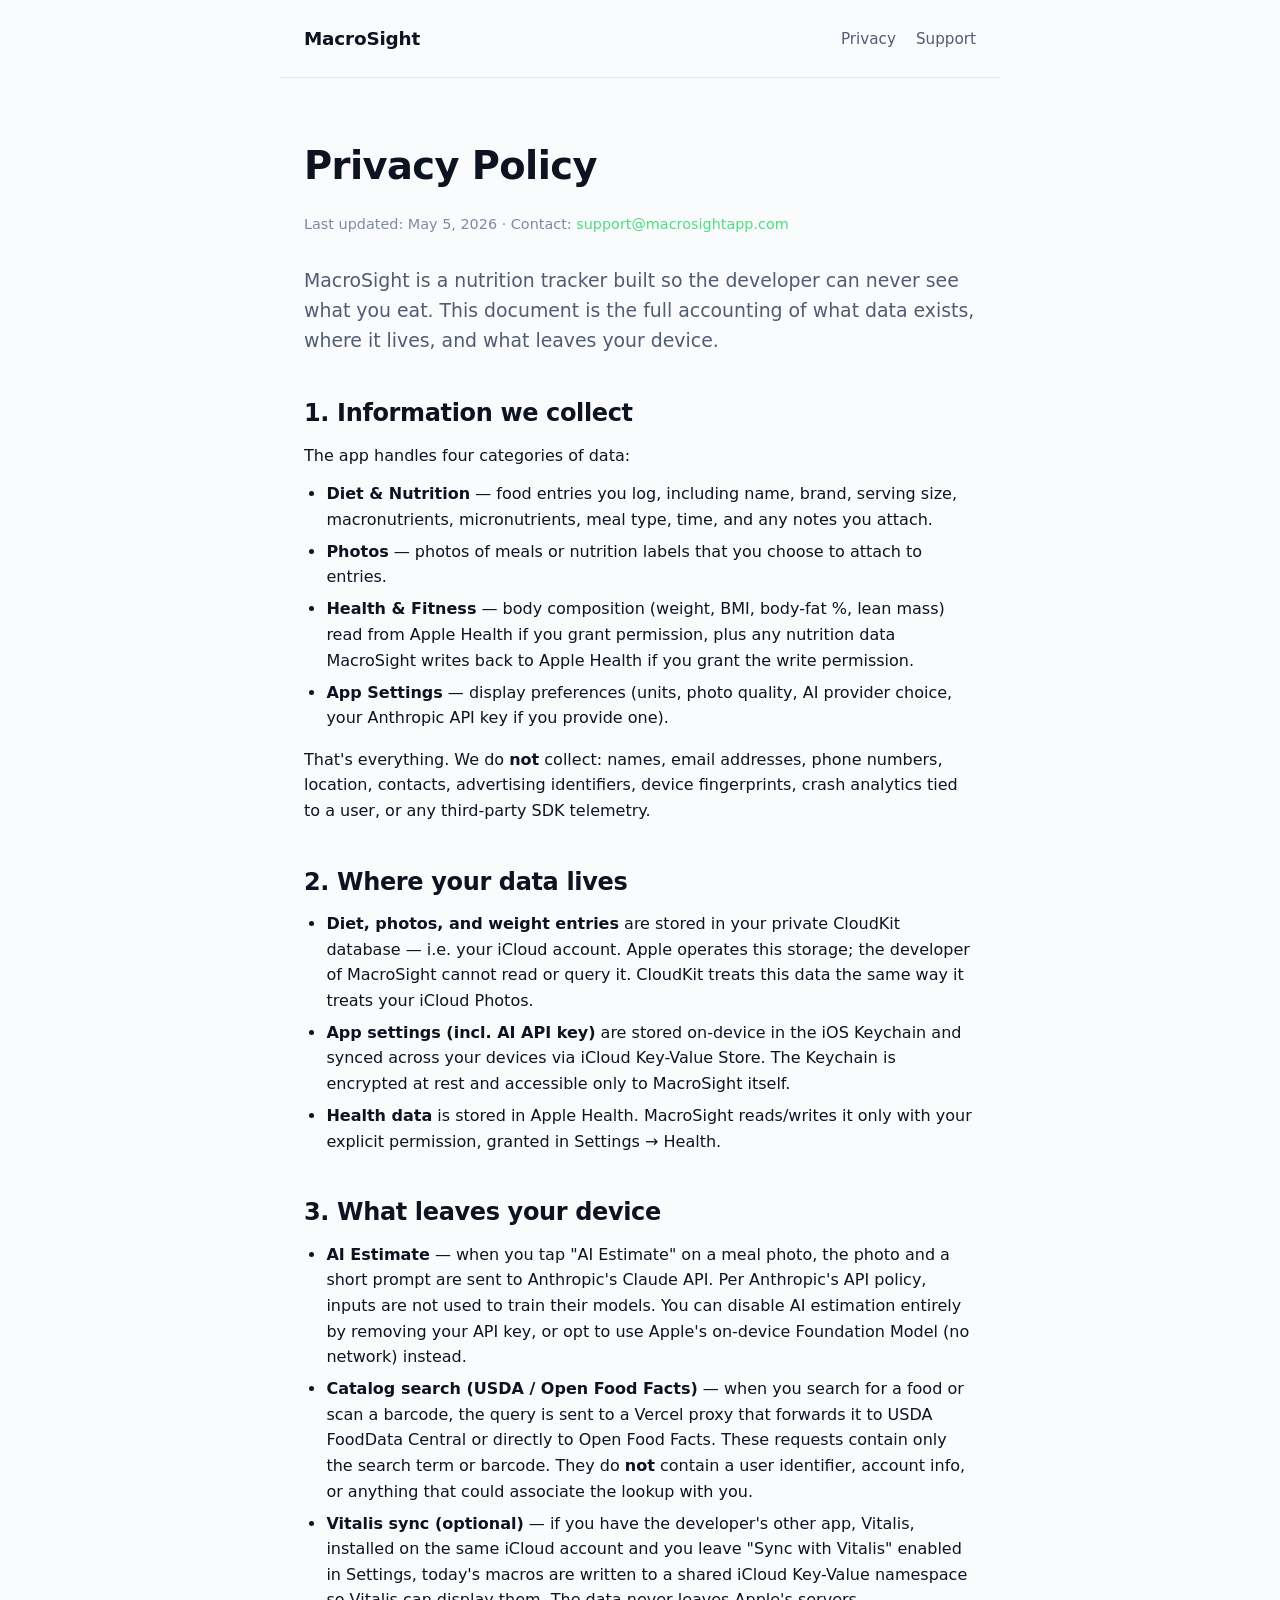
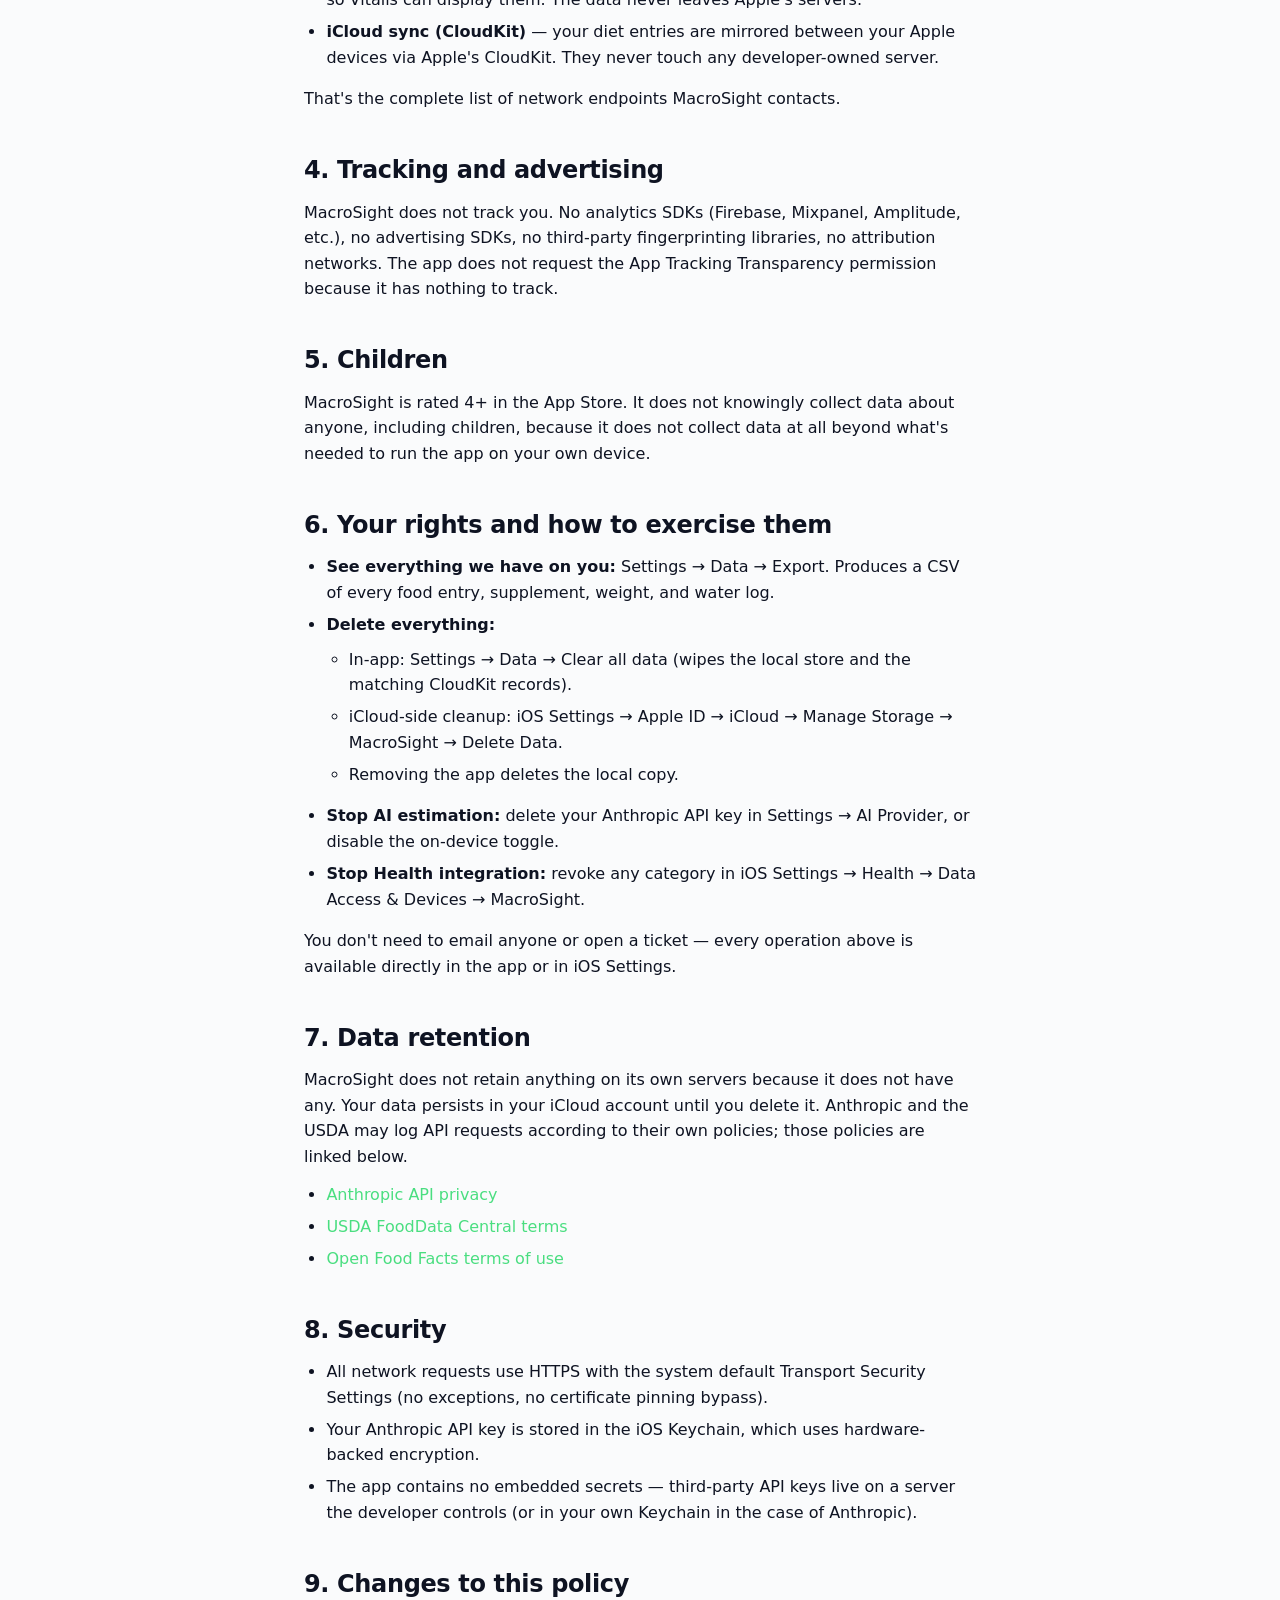
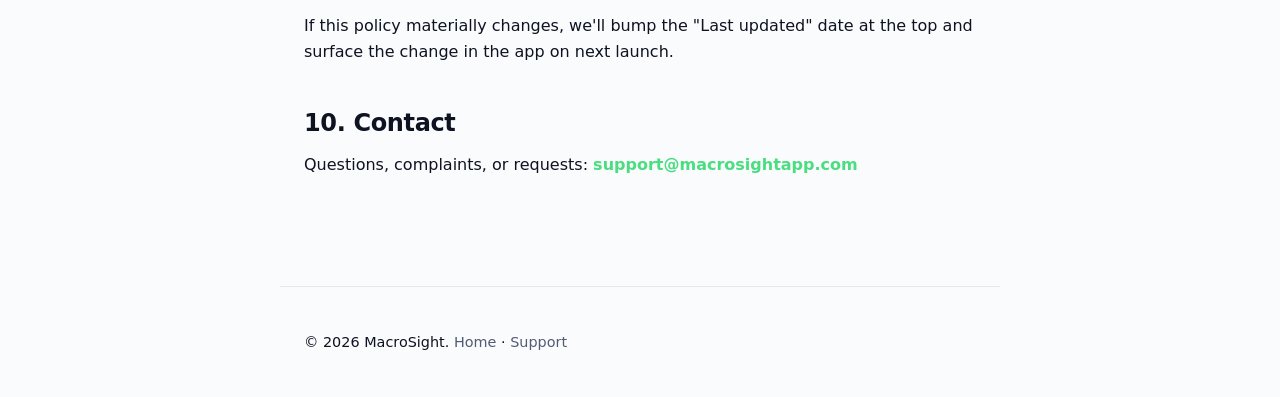
==== privacy.html @ 70b59ec5 "Initial site: landing, privacy policy, support FAQ Co-Authored-By: Claude Opus 4.7 <noreply@anthropi" ====
<!DOCTYPE html>
<html lang="en">
<head>
  <meta charset="utf-8">
  <meta name="viewport" content="width=device-width, initial-scale=1">
  <title>Privacy Policy — MacroSight</title>
  <meta name="description" content="MacroSight's full privacy policy. What we collect (almost nothing), where it lives (your iCloud), and what leaves your device.">
  <link rel="canonical" href="https://macrosightapp.github.io/privacy.html">
  <link rel="stylesheet" href="style.css">
  <meta name="theme-color" content="#0a0e1a">
</head>
<body>
  <header class="site">
    <a href="/" class="brand">MacroSight</a>
    <nav>
      <a href="/privacy.html" aria-current="page">Privacy</a>
      <a href="/support.html">Support</a>
    </nav>
  </header>

  <main>
    <h1>Privacy Policy</h1>
    <p class="meta">Last updated: May 5, 2026 · Contact: <a href="mailto:support@macrosightapp.com">support@macrosightapp.com</a></p>

    <p class="lede">MacroSight is a nutrition tracker built so the developer can never see what you eat. This document is the full accounting of what data exists, where it lives, and what leaves your device.</p>

    <h2>1. Information we collect</h2>
    <p>The app handles four categories of data:</p>
    <ul>
      <li><strong>Diet &amp; Nutrition</strong> — food entries you log, including name, brand, serving size, macronutrients, micronutrients, meal type, time, and any notes you attach.</li>
      <li><strong>Photos</strong> — photos of meals or nutrition labels that you choose to attach to entries.</li>
      <li><strong>Health &amp; Fitness</strong> — body composition (weight, BMI, body-fat %, lean mass) read from Apple Health if you grant permission, plus any nutrition data MacroSight writes back to Apple Health if you grant the write permission.</li>
      <li><strong>App Settings</strong> — display preferences (units, photo quality, AI provider choice, your Anthropic API key if you provide one).</li>
    </ul>
    <p>That's everything. We do <strong>not</strong> collect: names, email addresses, phone numbers, location, contacts, advertising identifiers, device fingerprints, crash analytics tied to a user, or any third-party SDK telemetry.</p>

    <h2>2. Where your data lives</h2>
    <ul>
      <li><strong>Diet, photos, and weight entries</strong> are stored in your private CloudKit database — i.e. your iCloud account. Apple operates this storage; the developer of MacroSight cannot read or query it. CloudKit treats this data the same way it treats your iCloud Photos.</li>
      <li><strong>App settings (incl. AI API key)</strong> are stored on-device in the iOS Keychain and synced across your devices via iCloud Key-Value Store. The Keychain is encrypted at rest and accessible only to MacroSight itself.</li>
      <li><strong>Health data</strong> is stored in Apple Health. MacroSight reads/writes it only with your explicit permission, granted in Settings → Health.</li>
    </ul>

    <h2>3. What leaves your device</h2>
    <ul>
      <li><strong>AI Estimate</strong> — when you tap "AI Estimate" on a meal photo, the photo and a short prompt are sent to Anthropic's Claude API. Per Anthropic's API policy, inputs are not used to train their models. You can disable AI estimation entirely by removing your API key, or opt to use Apple's on-device Foundation Model (no network) instead.</li>
      <li><strong>Catalog search (USDA / Open Food Facts)</strong> — when you search for a food or scan a barcode, the query is sent to a Vercel proxy that forwards it to USDA FoodData Central or directly to Open Food Facts. These requests contain only the search term or barcode. They do <strong>not</strong> contain a user identifier, account info, or anything that could associate the lookup with you.</li>
      <li><strong>Vitalis sync (optional)</strong> — if you have the developer's other app, Vitalis, installed on the same iCloud account and you leave "Sync with Vitalis" enabled in Settings, today's macros are written to a shared iCloud Key-Value namespace so Vitalis can display them. The data never leaves Apple's servers.</li>
      <li><strong>iCloud sync (CloudKit)</strong> — your diet entries are mirrored between your Apple devices via Apple's CloudKit. They never touch any developer-owned server.</li>
    </ul>
    <p>That's the complete list of network endpoints MacroSight contacts.</p>

    <h2>4. Tracking and advertising</h2>
    <p>MacroSight does not track you. No analytics SDKs (Firebase, Mixpanel, Amplitude, etc.), no advertising SDKs, no third-party fingerprinting libraries, no attribution networks. The app does not request the App Tracking Transparency permission because it has nothing to track.</p>

    <h2>5. Children</h2>
    <p>MacroSight is rated 4+ in the App Store. It does not knowingly collect data about anyone, including children, because it does not collect data at all beyond what's needed to run the app on your own device.</p>

    <h2>6. Your rights and how to exercise them</h2>
    <ul>
      <li><strong>See everything we have on you:</strong> Settings → Data → Export. Produces a CSV of every food entry, supplement, weight, and water log.</li>
      <li><strong>Delete everything:</strong>
        <ul>
          <li>In-app: Settings → Data → Clear all data (wipes the local store and the matching CloudKit records).</li>
          <li>iCloud-side cleanup: iOS Settings → Apple ID → iCloud → Manage Storage → MacroSight → Delete Data.</li>
          <li>Removing the app deletes the local copy.</li>
        </ul>
      </li>
      <li><strong>Stop AI estimation:</strong> delete your Anthropic API key in Settings → AI Provider, or disable the on-device toggle.</li>
      <li><strong>Stop Health integration:</strong> revoke any category in iOS Settings → Health → Data Access &amp; Devices → MacroSight.</li>
    </ul>
    <p>You don't need to email anyone or open a ticket — every operation above is available directly in the app or in iOS Settings.</p>

    <h2>7. Data retention</h2>
    <p>MacroSight does not retain anything on its own servers because it does not have any. Your data persists in your iCloud account until you delete it. Anthropic and the USDA may log API requests according to their own policies; those policies are linked below.</p>
    <ul>
      <li><a href="https://www.anthropic.com/legal/privacy">Anthropic API privacy</a></li>
      <li><a href="https://fdc.nal.usda.gov/api-guide">USDA FoodData Central terms</a></li>
      <li><a href="https://world.openfoodfacts.org/terms-of-use">Open Food Facts terms of use</a></li>
    </ul>

    <h2>8. Security</h2>
    <ul>
      <li>All network requests use HTTPS with the system default Transport Security Settings (no exceptions, no certificate pinning bypass).</li>
      <li>Your Anthropic API key is stored in the iOS Keychain, which uses hardware-backed encryption.</li>
      <li>The app contains no embedded secrets — third-party API keys live on a server the developer controls (or in your own Keychain in the case of Anthropic).</li>
    </ul>

    <h2>9. Changes to this policy</h2>
    <p>If this policy materially changes, we'll bump the "Last updated" date at the top and surface the change in the app on next launch.</p>

    <h2>10. Contact</h2>
    <p>Questions, complaints, or requests: <a href="mailto:support@macrosightapp.com"><strong>support@macrosightapp.com</strong></a></p>
  </main>

  <footer>
    <p>&copy; 2026 MacroSight. <a href="/">Home</a> · <a href="/support.html">Support</a></p>
  </footer>
</body>
</html>
---- style.css ----
/* MacroSight site — minimal, clean, accessible */

:root {
  --bg: #0a0e1a;
  --surface: #131826;
  --surface-2: #1c2238;
  --text: #e8ebf3;
  --text-muted: #9aa3bd;
  --text-faint: #6a7390;
  --accent: #4ade80;
  --accent-2: #22d3ee;
  --border: #232a40;
  --max: 720px;
  --radius: 14px;
}

@media (prefers-color-scheme: light) {
  :root {
    --bg: #fafbfc;
    --surface: #ffffff;
    --surface-2: #f4f6fa;
    --text: #0e1322;
    --text-muted: #515b73;
    --text-faint: #8089a3;
    --border: #e5e8f0;
  }
}

* { box-sizing: border-box; }

html { scroll-behavior: smooth; }

body {
  margin: 0;
  font-family: -apple-system, BlinkMacSystemFont, "SF Pro Text", "Inter", system-ui, sans-serif;
  background: var(--bg);
  color: var(--text);
  line-height: 1.6;
  -webkit-font-smoothing: antialiased;
  text-rendering: optimizeLegibility;
}

a {
  color: var(--accent);
  text-decoration: none;
  border-bottom: 1px solid transparent;
  transition: border-color 120ms ease;
}
a:hover, a:focus-visible { border-bottom-color: var(--accent); }
a:focus-visible { outline: 2px solid var(--accent); outline-offset: 2px; border-radius: 2px; }

main { max-width: var(--max); margin: 0 auto; padding: 48px 24px 96px; }

header.site {
  display: flex;
  align-items: center;
  justify-content: space-between;
  max-width: var(--max);
  margin: 0 auto;
  padding: 24px;
  border-bottom: 1px solid var(--border);
}

header.site .brand {
  font-weight: 700;
  font-size: 1.15rem;
  color: var(--text);
  border: none;
  letter-spacing: -0.01em;
}

header.site nav { display: flex; gap: 20px; }
header.site nav a {
  color: var(--text-muted);
  font-size: 0.95rem;
  border: none;
}
header.site nav a:hover, header.site nav a:focus-visible { color: var(--text); }

h1, h2, h3, h4 {
  color: var(--text);
  letter-spacing: -0.015em;
  line-height: 1.25;
  margin: 1.8em 0 0.6em;
}
h1 { font-size: 2.4rem; margin-top: 0.4em; }
h2 { font-size: 1.5rem; }
h3 { font-size: 1.2rem; }

p { margin: 0.8em 0; color: var(--text); }

.lede {
  font-size: 1.18rem;
  color: var(--text-muted);
  margin: 0.4em 0 1.6em;
}

.meta {
  font-size: 0.9rem;
  color: var(--text-faint);
  margin: 0.4em 0 2em;
}

ul, ol { margin: 0.6em 0 1em; padding-left: 1.4em; }
li { margin: 0.4em 0; }

hr { border: none; border-top: 1px solid var(--border); margin: 2.4em 0; }

code {
  font-family: ui-monospace, "SF Mono", Menlo, monospace;
  font-size: 0.9em;
  background: var(--surface-2);
  padding: 0.15em 0.4em;
  border-radius: 4px;
  color: var(--text);
}

.cta {
  display: inline-block;
  background: var(--accent);
  color: #06140d;
  padding: 12px 22px;
  border-radius: 999px;
  font-weight: 600;
  border: none;
  margin-top: 8px;
}
.cta:hover, .cta:focus-visible { background: #6ee895; border: none; }

.feature-grid {
  display: grid;
  grid-template-columns: repeat(auto-fit, minmax(220px, 1fr));
  gap: 16px;
  margin: 32px 0;
}

.feature {
  background: var(--surface);
  border: 1px solid var(--border);
  border-radius: var(--radius);
  padding: 20px;
}
.feature h3 { margin-top: 0; font-size: 1.05rem; }
.feature p { color: var(--text-muted); font-size: 0.95rem; margin: 0; }

footer {
  max-width: var(--max);
  margin: 0 auto;
  padding: 32px 24px;
  color: var(--text-faint);
  font-size: 0.9rem;
  border-top: 1px solid var(--border);
}
footer a { color: var(--text-muted); border: none; }
footer a:hover, footer a:focus-visible { color: var(--text); }

details {
  background: var(--surface);
  border: 1px solid var(--border);
  border-radius: var(--radius);
  padding: 14px 18px;
  margin: 10px 0;
}
details[open] { background: var(--surface-2); }
details summary {
  cursor: pointer;
  font-weight: 600;
  list-style: none;
  display: flex;
  align-items: center;
  justify-content: space-between;
}
details summary::-webkit-details-marker { display: none; }
details summary::after {
  content: "+";
  font-size: 1.4rem;
  font-weight: 300;
  color: var(--text-muted);
  transition: transform 200ms ease;
}
details[open] summary::after { content: "−"; }
details summary:focus-visible { outline: 2px solid var(--accent); outline-offset: 2px; border-radius: 4px; }
details > p, details > ul { margin-top: 12px; color: var(--text-muted); }
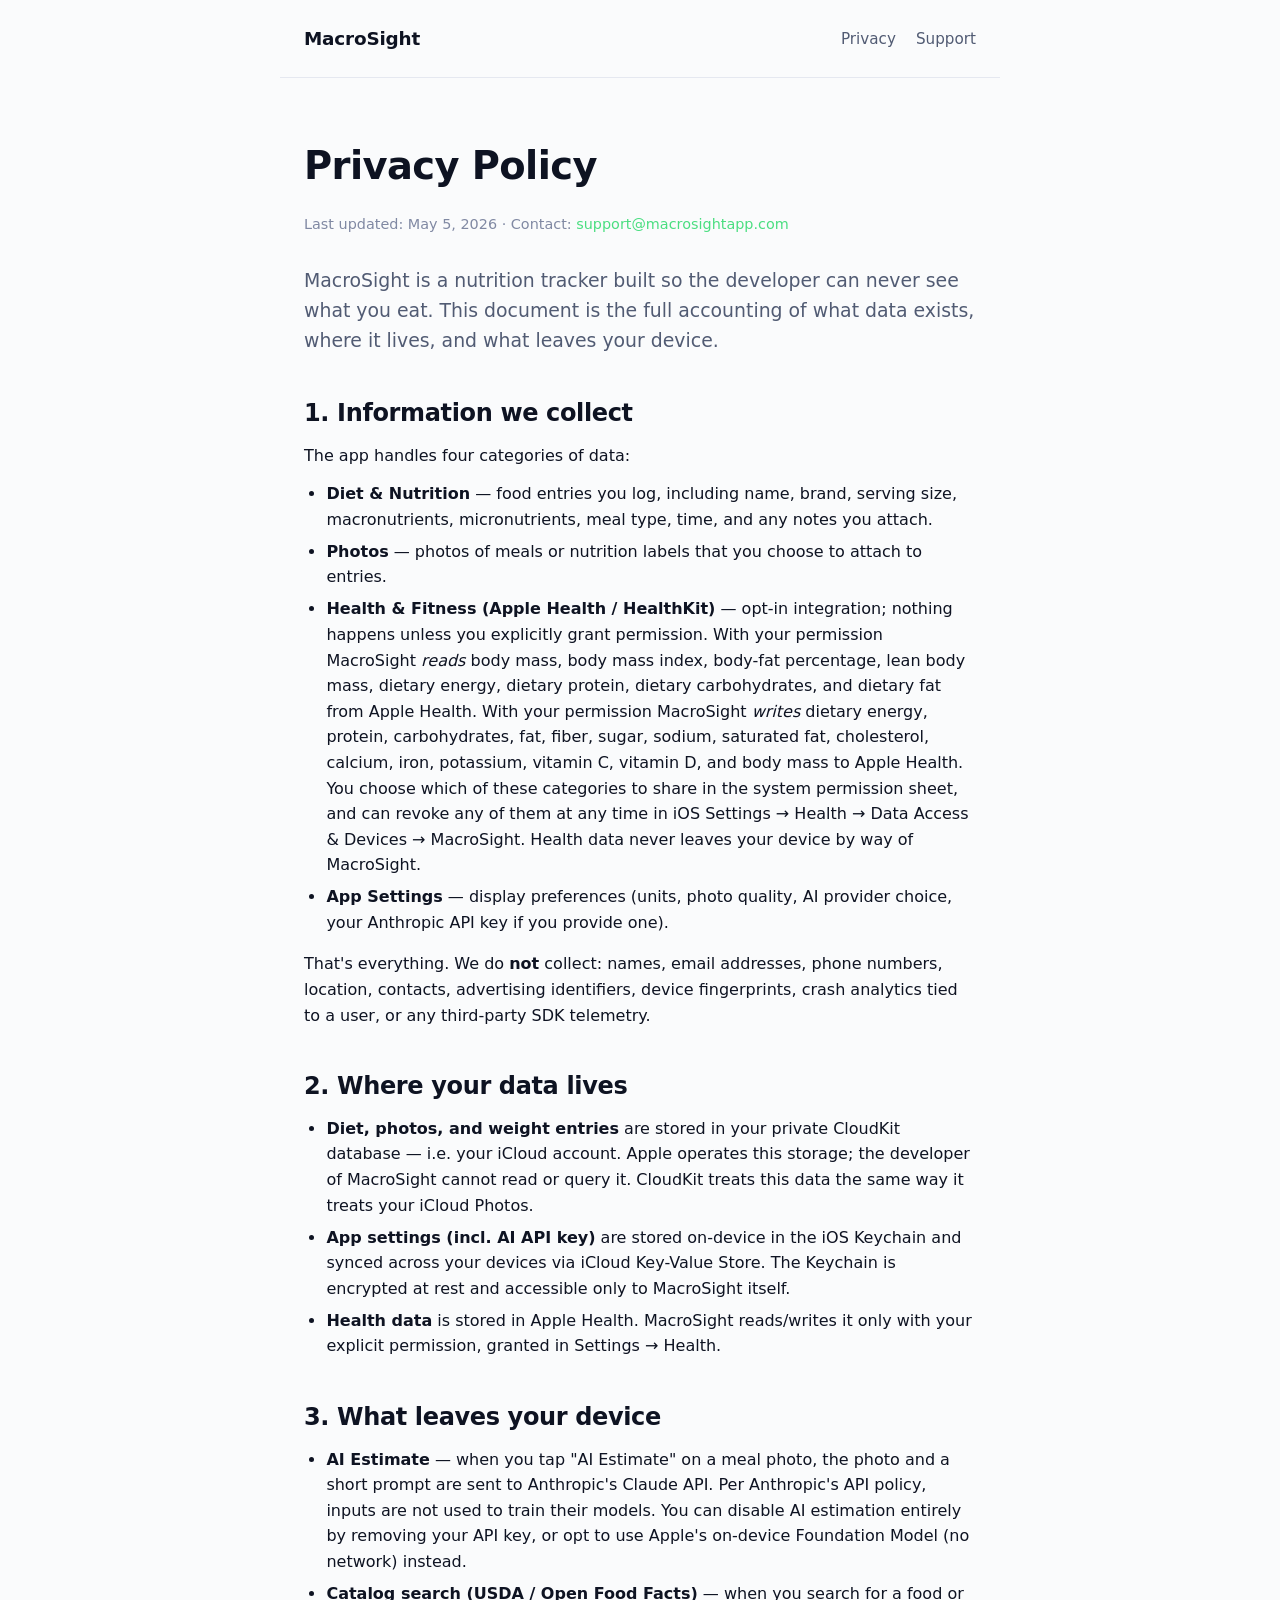
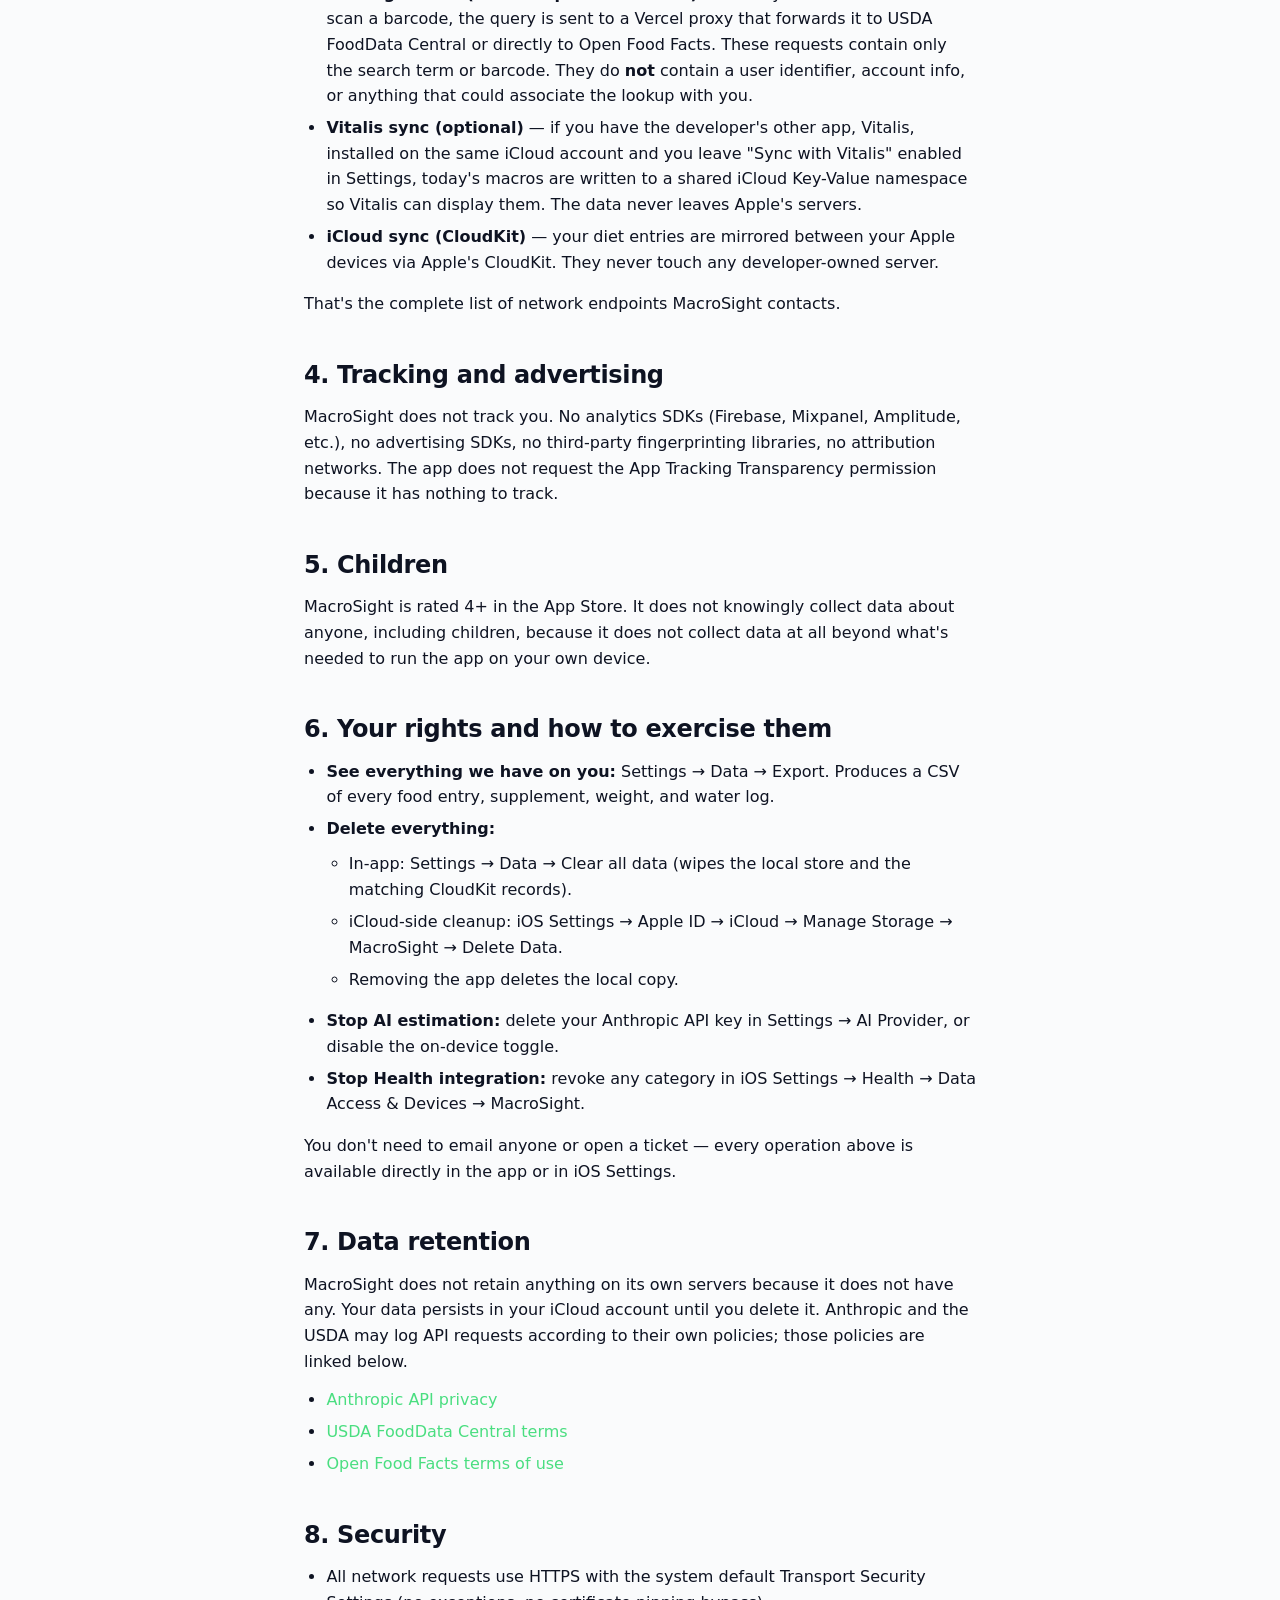
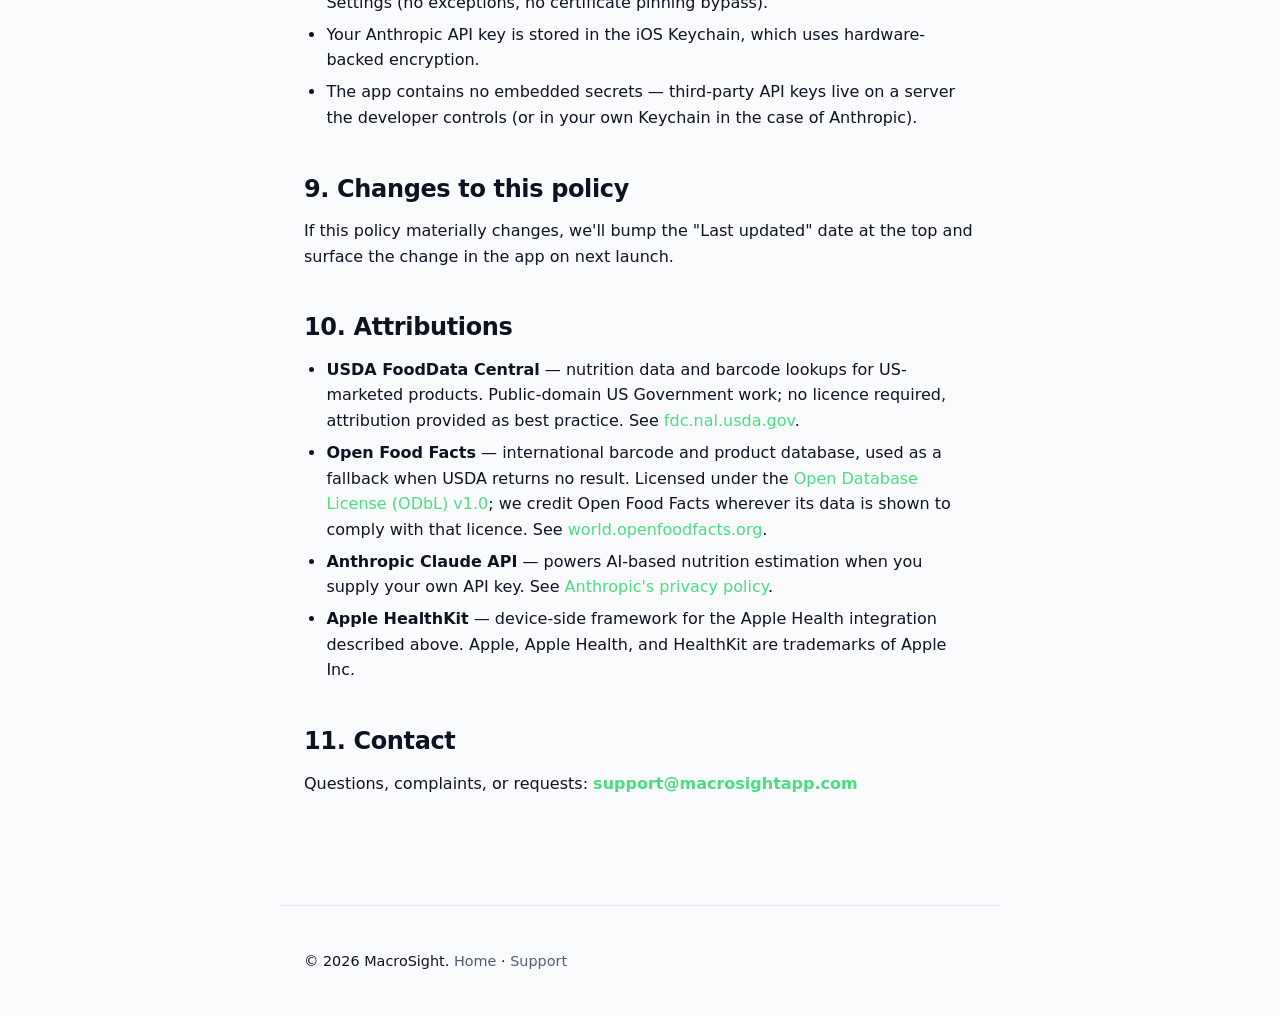
==== commit 948ba225: "Enumerate HealthKit data types + add Attributions section The Health & Fitness paragraph now lists e" ====
--- a/privacy.html
+++ b/privacy.html
@@ -29,7 +29,7 @@
     <ul>
       <li><strong>Diet &amp; Nutrition</strong> — food entries you log, including name, brand, serving size, macronutrients, micronutrients, meal type, time, and any notes you attach.</li>
       <li><strong>Photos</strong> — photos of meals or nutrition labels that you choose to attach to entries.</li>
-      <li><strong>Health &amp; Fitness</strong> — body composition (weight, BMI, body-fat %, lean mass) read from Apple Health if you grant permission, plus any nutrition data MacroSight writes back to Apple Health if you grant the write permission.</li>
+      <li><strong>Health &amp; Fitness (Apple Health / HealthKit)</strong> — opt-in integration; nothing happens unless you explicitly grant permission. With your permission MacroSight <em>reads</em> body mass, body mass index, body-fat percentage, lean body mass, dietary energy, dietary protein, dietary carbohydrates, and dietary fat from Apple Health. With your permission MacroSight <em>writes</em> dietary energy, protein, carbohydrates, fat, fiber, sugar, sodium, saturated fat, cholesterol, calcium, iron, potassium, vitamin C, vitamin D, and body mass to Apple Health. You choose which of these categories to share in the system permission sheet, and can revoke any of them at any time in iOS Settings &rarr; Health &rarr; Data Access &amp; Devices &rarr; MacroSight. Health data never leaves your device by way of MacroSight.</li>
       <li><strong>App Settings</strong> — display preferences (units, photo quality, AI provider choice, your Anthropic API key if you provide one).</li>
     </ul>
     <p>That's everything. We do <strong>not</strong> collect: names, email addresses, phone numbers, location, contacts, advertising identifiers, device fingerprints, crash analytics tied to a user, or any third-party SDK telemetry.</p>
@@ -89,7 +89,15 @@
     <h2>9. Changes to this policy</h2>
     <p>If this policy materially changes, we'll bump the "Last updated" date at the top and surface the change in the app on next launch.</p>
 
-    <h2>10. Contact</h2>
+    <h2>10. Attributions</h2>
+    <ul>
+      <li><strong>USDA FoodData Central</strong> &mdash; nutrition data and barcode lookups for US-marketed products. Public-domain US Government work; no licence required, attribution provided as best practice. See <a href="https://fdc.nal.usda.gov/">fdc.nal.usda.gov</a>.</li>
+      <li><strong>Open Food Facts</strong> &mdash; international barcode and product database, used as a fallback when USDA returns no result. Licensed under the <a href="https://opendatacommons.org/licenses/odbl/1-0/">Open Database License (ODbL) v1.0</a>; we credit Open Food Facts wherever its data is shown to comply with that licence. See <a href="https://world.openfoodfacts.org/">world.openfoodfacts.org</a>.</li>
+      <li><strong>Anthropic Claude API</strong> &mdash; powers AI-based nutrition estimation when you supply your own API key. See <a href="https://www.anthropic.com/legal/privacy">Anthropic's privacy policy</a>.</li>
+      <li><strong>Apple HealthKit</strong> &mdash; device-side framework for the Apple Health integration described above. Apple, Apple Health, and HealthKit are trademarks of Apple Inc.</li>
+    </ul>
+
+    <h2>11. Contact</h2>
     <p>Questions, complaints, or requests: <a href="mailto:support@macrosightapp.com"><strong>support@macrosightapp.com</strong></a></p>
   </main>
 
